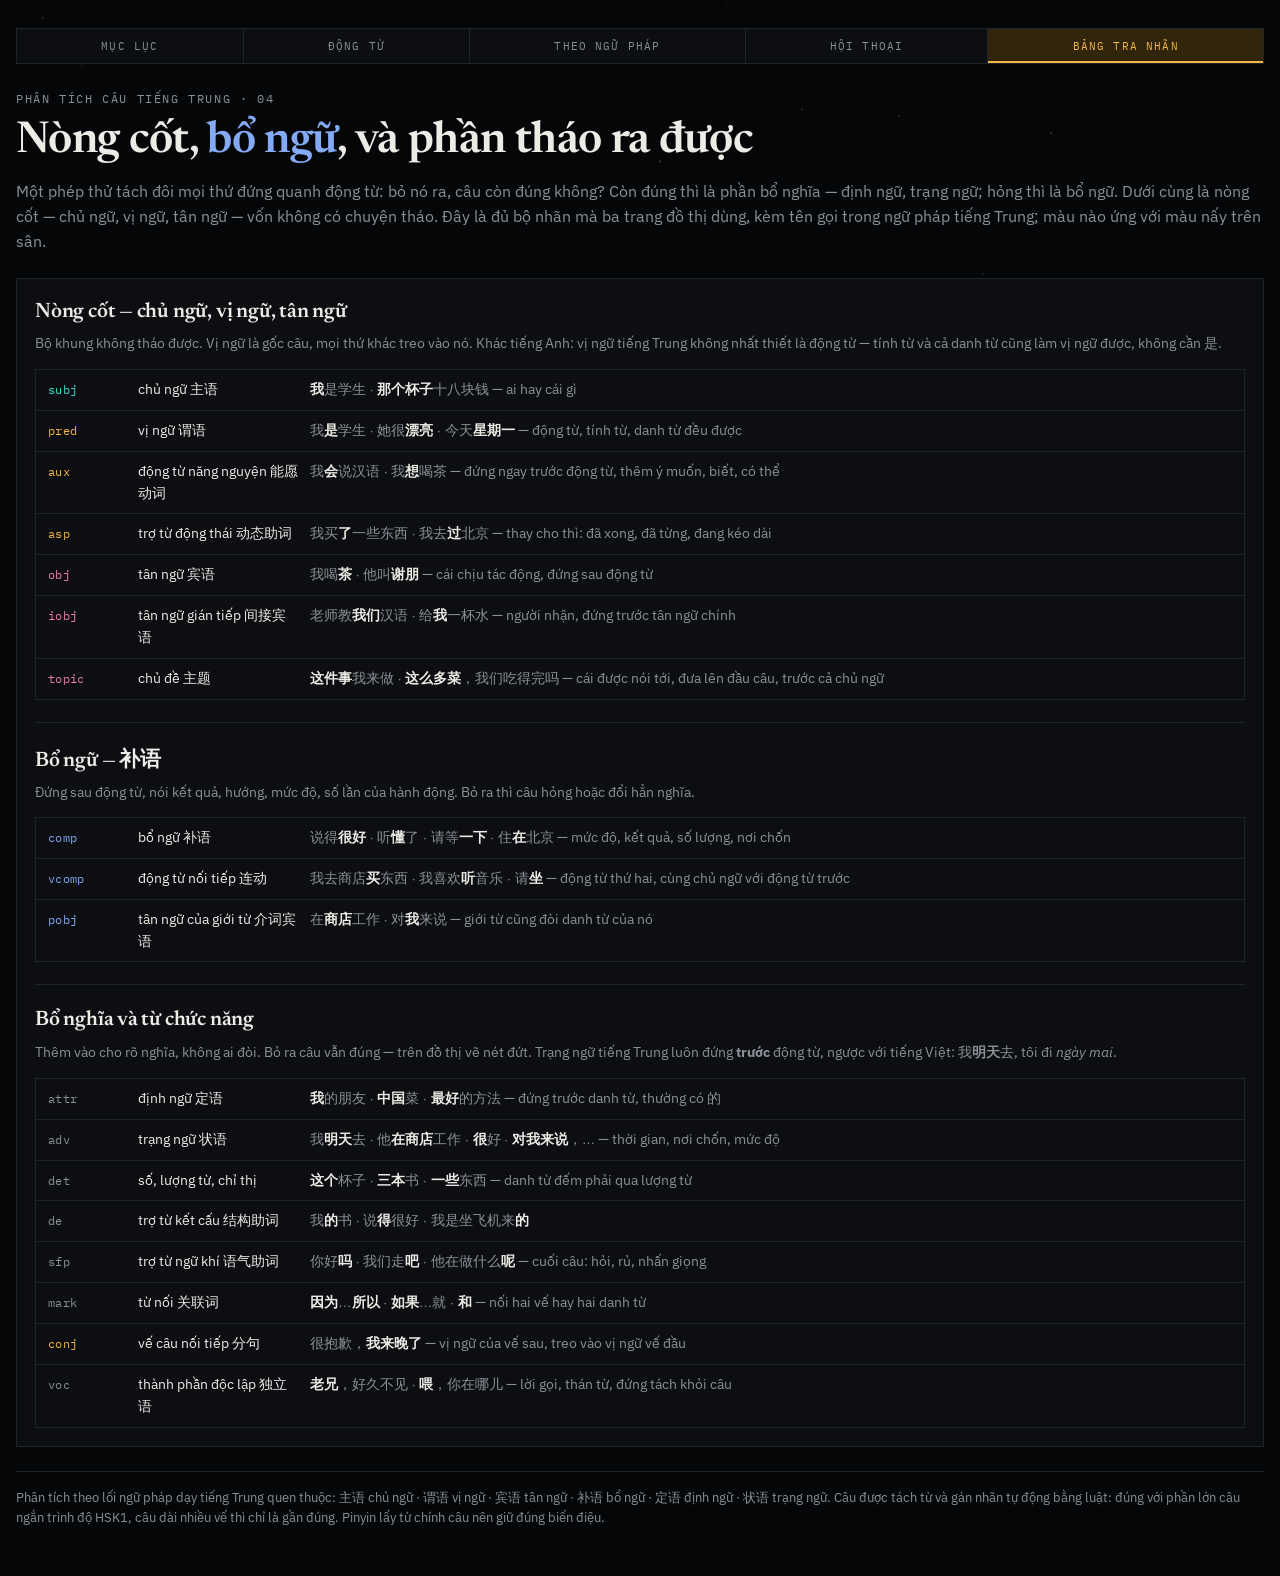
==== src/zh-svo/reference.html @ b7ee0e70 "Tách từ hoc-ngon-ngu Co-Authored-By: Claude Opus 5.5 <noreply@anthropic.com>" ====
<!doctype html>
<html lang="vi">
<head>
<meta charset="utf-8">
<meta name="viewport" content="width=device-width, initial-scale=1">
<title>Bảng tra nhãn</title>
<link rel="stylesheet" href="https://fonts.googleapis.com/css2?family=IBM+Plex+Mono:wght@400;500&family=IBM+Plex+Sans:wght@400;500;600&family=Newsreader:opsz,wght@6..72,400;6..72,600&display=swap">
<link rel="stylesheet" href="style.css">
</head>
<body>

<canvas id="field" aria-hidden="true"></canvas>

<div class="wrap">
  <nav class="pagenav" aria-label="Các trang">
    <a href="index.html">Mục lục</a>
    <a href="verbs.html">Động từ</a>
    <a href="grammar.html">Theo ngữ pháp</a>
    <a href="dialogue.html">Hội thoại</a>
    <a href="reference.html" aria-current="page">Bảng tra nhãn</a>
  </nav>
  <header>
    <p class="eyebrow">Phân tích câu tiếng Trung · 04</p>
    <h1>Nòng cốt, <u>bổ ngữ</u>, và phần tháo ra được</h1>
    <p class="lede">Một phép thử tách đôi mọi thứ đứng quanh động từ: bỏ nó ra, câu còn đúng không? Còn đúng thì là
      phần bổ nghĩa — định ngữ, trạng ngữ; hỏng thì là bổ ngữ. Dưới cùng là nòng cốt — chủ ngữ, vị ngữ, tân ngữ — vốn
      không có chuyện tháo. Đây là đủ bộ nhãn mà ba trang đồ thị dùng, kèm tên gọi trong ngữ pháp tiếng Trung; màu nào
      ứng với màu nấy trên sân.</p>
  </header>

  <section class="ref">
    <div class="ref-group">
      <h3>Nòng cốt — chủ ngữ, vị ngữ, tân ngữ</h3>
      <p class="sub">Bộ khung không tháo được. Vị ngữ là gốc câu, mọi thứ khác treo vào nó. Khác tiếng Anh: vị ngữ
        tiếng Trung không nhất thiết là động từ — tính từ và cả danh từ cũng làm vị ngữ được, không cần <span lang="zh">是</span>.</p>
      <div class="rows">
        <div class="row k-s"><span class="tag">subj</span><span>chủ ngữ <span lang="zh">主语</span></span>
          <span class="ex"><span lang="zh"><b>我</b>是学生 · <b>那个杯子</b>十八块钱</span> — ai hay cái gì</span></div>
        <div class="row k-v"><span class="tag">pred</span><span>vị ngữ <span lang="zh">谓语</span></span>
          <span class="ex"><span lang="zh">我<b>是</b>学生 · 她很<b>漂亮</b> · 今天<b>星期一</b></span> — động từ, tính từ, danh từ đều được</span></div>
        <div class="row k-v"><span class="tag">aux</span><span>động từ năng nguyện <span lang="zh">能愿动词</span></span>
          <span class="ex"><span lang="zh">我<b>会</b>说汉语 · 我<b>想</b>喝茶</span> — đứng ngay trước động từ, thêm ý muốn, biết, có thể</span></div>
        <div class="row k-v"><span class="tag">asp</span><span>trợ từ động thái <span lang="zh">动态助词</span></span>
          <span class="ex"><span lang="zh">我买<b>了</b>一些东西 · 我去<b>过</b>北京</span> — thay cho thì: đã xong, đã từng, đang kéo dài</span></div>
        <div class="row k-o"><span class="tag">obj</span><span>tân ngữ <span lang="zh">宾语</span></span>
          <span class="ex"><span lang="zh">我喝<b>茶</b> · 他叫<b>谢朋</b></span> — cái chịu tác động, đứng sau động từ</span></div>
        <div class="row k-o"><span class="tag">iobj</span><span>tân ngữ gián tiếp <span lang="zh">间接宾语</span></span>
          <span class="ex"><span lang="zh">老师教<b>我们</b>汉语 · 给<b>我</b>一杯水</span> — người nhận, đứng trước tân ngữ chính</span></div>
        <div class="row k-o"><span class="tag">topic</span><span>chủ đề <span lang="zh">主题</span></span>
          <span class="ex"><span lang="zh"><b>这件事</b>我来做 · <b>这么多菜</b>，我们吃得完吗</span> — cái được nói tới, đưa lên đầu câu, trước cả chủ ngữ</span></div>
      </div>
    </div>

    <div class="ref-group">
      <h3>Bổ ngữ — <span lang="zh">补语</span></h3>
      <p class="sub">Đứng sau động từ, nói kết quả, hướng, mức độ, số lần của hành động. Bỏ ra thì câu hỏng hoặc đổi hẳn nghĩa.</p>
      <div class="rows">
        <div class="row k-c"><span class="tag">comp</span><span>bổ ngữ <span lang="zh">补语</span></span>
          <span class="ex"><span lang="zh">说得<b>很好</b> · 听<b>懂</b>了 · 请等<b>一下</b> · 住<b>在</b>北京</span> — mức độ, kết quả, số lượng, nơi chốn</span></div>
        <div class="row k-c"><span class="tag">vcomp</span><span>động từ nối tiếp <span lang="zh">连动</span></span>
          <span class="ex"><span lang="zh">我去商店<b>买</b>东西 · 我喜欢<b>听</b>音乐 · 请<b>坐</b></span> — động từ thứ hai, cùng chủ ngữ với động từ trước</span></div>
        <div class="row k-c"><span class="tag">pobj</span><span>tân ngữ của giới từ <span lang="zh">介词宾语</span></span>
          <span class="ex"><span lang="zh">在<b>商店</b>工作 · 对<b>我</b>来说</span> — giới từ cũng đòi danh từ của nó</span></div>
      </div>
    </div>

    <div class="ref-group">
      <h3>Bổ nghĩa và từ chức năng</h3>
      <p class="sub">Thêm vào cho rõ nghĩa, không ai đòi. Bỏ ra câu vẫn đúng — trên đồ thị vẽ nét đứt. Trạng ngữ tiếng
        Trung luôn đứng <strong>trước</strong> động từ, ngược với tiếng Việt: <span lang="zh">我<b>明天</b>去</span>, tôi đi <em>ngày mai</em>.</p>
      <div class="rows">
        <div class="row k-m"><span class="tag">attr</span><span>định ngữ <span lang="zh">定语</span></span>
          <span class="ex"><span lang="zh"><b>我</b>的朋友 · <b>中国</b>菜 · <b>最好</b>的方法</span> — đứng trước danh từ, thường có <span lang="zh">的</span></span></div>
        <div class="row k-m"><span class="tag">adv</span><span>trạng ngữ <span lang="zh">状语</span></span>
          <span class="ex"><span lang="zh">我<b>明天</b>去 · 他<b>在商店</b>工作 · <b>很</b>好 · <b>对我来说</b>，…</span> — thời gian, nơi chốn, mức độ</span></div>
        <div class="row k-m"><span class="tag">det</span><span>số, lượng từ, chỉ thị</span>
          <span class="ex"><span lang="zh"><b>这个</b>杯子 · <b>三本</b>书 · <b>一些</b>东西</span> — danh từ đếm phải qua lượng từ</span></div>
        <div class="row k-m"><span class="tag">de</span><span>trợ từ kết cấu <span lang="zh">结构助词</span></span>
          <span class="ex"><span lang="zh">我<b>的</b>书 · 说<b>得</b>很好 · 我是坐飞机来<b>的</b></span></span></div>
        <div class="row k-m"><span class="tag">sfp</span><span>trợ từ ngữ khí <span lang="zh">语气助词</span></span>
          <span class="ex"><span lang="zh">你好<b>吗</b> · 我们走<b>吧</b> · 他在做什么<b>呢</b></span> — cuối câu: hỏi, rủ, nhấn giọng</span></div>
        <div class="row k-m"><span class="tag">mark</span><span>từ nối <span lang="zh">关联词</span></span>
          <span class="ex"><span lang="zh"><b>因为</b>…<b>所以</b> · <b>如果</b>…就 · <b>和</b></span> — nối hai vế hay hai danh từ</span></div>
        <div class="row k-v"><span class="tag">conj</span><span>vế câu nối tiếp <span lang="zh">分句</span></span>
          <span class="ex"><span lang="zh">很抱歉，<b>我来晚了</b></span> — vị ngữ của vế sau, treo vào vị ngữ vế đầu</span></div>
        <div class="row k-m"><span class="tag">voc</span><span>thành phần độc lập <span lang="zh">独立语</span></span>
          <span class="ex"><span lang="zh"><b>老兄</b>，好久不见 · <b>喂</b>，你在哪儿</span> — lời gọi, thán từ, đứng tách khỏi câu</span></div>
      </div>
    </div>
  </section>
  <footer>
    Phân tích theo lối ngữ pháp dạy tiếng Trung quen thuộc: <span lang="zh">主语</span> chủ ngữ ·
    <span lang="zh">谓语</span> vị ngữ · <span lang="zh">宾语</span> tân ngữ · <span lang="zh">补语</span> bổ ngữ ·
    <span lang="zh">定语</span> định ngữ · <span lang="zh">状语</span> trạng ngữ. Câu được tách từ và gán nhãn tự động
    bằng luật: đúng với phần lớn câu ngắn trình độ HSK1, câu dài nhiều vế thì chỉ là gần đúng. Pinyin lấy từ chính
    câu nên giữ đúng biến điệu.
  </footer>
</div>

<script src="field.js"></script>
</body>
</html>
---- src/zh-svo/style.css ----
/* Một tông noir, không đổi theo sáng/tối của máy — cùng hệ với ba trang kia. */
:root{
  --bg:#050608; --panel:#0C0E11; --panel2:#161B20; --ink:#EDEBE6; --muted:#8B9098;
  --line:#1E242A;
  --s:#3ED9C9; --s-bg:#0A2C2B;
  --v:#F2B646; --v-bg:#31250B;
  --o:#F07CB4; --o-bg:#2F1123;
  --c:#84A9F5; --c-bg:#121E36;
  --mod:#8B9098; --mod-bg:#171C22;
  --stage-a:#0A0D11; --stage-b:#050608;
  --shadow:0 1px 2px rgba(0,0,0,.55), 0 12px 34px rgba(0,0,0,.45);
  --fs-node:12.5px;
  --han:"Microsoft YaHei", "PingFang SC", "Noto Sans SC", "Source Han Sans SC", "SimHei", sans-serif;
}

*{box-sizing:border-box}
/* .gwrap/.tvwrap đặt display:grid, sẽ đè lên display:none mặc định của [hidden] */
[hidden]{display:none !important}
body{
  background:var(--bg); color:var(--ink);
  font-family:"IBM Plex Sans", system-ui, -apple-system, "Segoe UI", sans-serif;
  font-size:15px; line-height:1.55; margin:0;
  -webkit-font-smoothing:antialiased;
}
#field{position:fixed; inset:0; width:100%; height:100%; display:block; z-index:0; pointer-events:none;}
.wrap{position:relative; z-index:1; max-width:1460px; margin:0 auto; padding-inline:16px; padding-block:28px 48px;}

header{max-width:none; margin-bottom:24px;}
.ribbon, .ref, .topics{max-width:none}
.eyebrow{
  font-family:"IBM Plex Mono", ui-monospace, monospace; font-size:11.5px;
  letter-spacing:.14em; text-transform:uppercase; color:var(--muted); margin:0 0 10px;
}
h1{
  font-family:"Newsreader", Georgia, serif; font-weight:600;
  font-size:clamp(28px, 4.6vw, 44px); line-height:1.12; letter-spacing:-.015em;
  margin:0 0 12px; text-wrap:balance;
}
h1 em{font-style:normal; color:var(--s)}
h1 i{font-style:normal; color:var(--v)}
h1 b{font-weight:600; color:var(--o)}
h1 u{text-decoration:none; color:var(--c)}
.lede{margin:0; color:var(--muted); font-size:16px; max-width:none;}

/* ---- verb sidebar ---- */
.verbs{
  display:grid; grid-template-columns:minmax(0,1fr); gap:1px;
  background:var(--line); border:1px solid var(--line); align-self:start;
}
.vgroup{
  grid-column:1 / -1; width:100%; border:0; cursor:pointer; text-align:left;
  background:var(--panel2); padding:8px 11px; position:relative;
  font-family:"IBM Plex Mono", monospace; font-size:9.5px; letter-spacing:.12em;
  text-transform:uppercase; color:var(--muted);
}
.vgroup:hover{color:var(--ink)}
.vgroup::after{
  content:"+"; position:absolute; right:10px; top:7px; font-size:11px; color:var(--muted);
}
.vgroup[aria-expanded="true"]{color:var(--v)}
.vgroup[aria-expanded="true"]::after{content:"\2212"; color:var(--v)}
.vgroup:focus-visible{outline:2px solid var(--v); outline-offset:-2px}
.gwrap{
  grid-column:1 / -1; display:grid; grid-template-columns:minmax(0,1fr); gap:1px;
  background:var(--line);
}
.chip{
  display:flex; flex-direction:column; gap:1px; align-items:flex-start;
  background:var(--panel); border:0; padding:7px 11px; width:100%;
  cursor:pointer; color:var(--ink); font:inherit; text-align:left;
  transition:background .12s;
}
.chip:hover{background:var(--panel2)}
.chip.tp{padding:6px 11px; position:relative}
.chip.tp .verb{padding-right:14px}
.chip.tp::after{
  content:"+"; position:absolute; right:9px; top:6px;
  font-family:"IBM Plex Mono", monospace; font-size:11px; color:var(--muted);
}
.chip.tp[aria-expanded="true"]::after{content:"\2212"; color:var(--v)}
.chip.tp[aria-expanded="true"] .verb{color:var(--v)}
.tvwrap{
  grid-column:1 / -1; background:var(--line);
  display:grid; grid-template-columns:repeat(auto-fill, minmax(64px,1fr)); gap:1px;
}
.tvwrap .tv{font-size:11px; padding:5px 7px}
.chip .verb{font-family:"IBM Plex Mono", monospace; font-size:13.5px; font-weight:500;}
.chip.tp .verb{font-family:"IBM Plex Sans",sans-serif; font-size:12.5px; font-weight:400;
  white-space:normal; line-height:1.35}
.chip .pat{font-family:"IBM Plex Mono", monospace; font-size:10px; letter-spacing:.04em; color:var(--muted);}
.chip[aria-selected="true"]{background:var(--v-bg); box-shadow:inset 3px 0 0 var(--v);}
.chip[aria-selected="true"] .verb{color:var(--v)}
.chip[aria-selected="true"] .pat{color:var(--v); opacity:.85}
.chip:focus-visible, .ctrl:focus-visible, .toggle:focus-visible{outline:2px solid var(--v); outline-offset:-2px;}
@media (max-width:760px){
  .gwrap{grid-template-columns:repeat(auto-fill, minmax(108px, 1fr));}
  .chip[aria-selected="true"]{box-shadow:inset 0 -3px 0 var(--v);}
}

/* ---- main grid ---- */
.board{display:grid; grid-template-columns:168px minmax(0,1fr); gap:16px; align-items:start;}
@media (max-width:760px){
  .board{grid-template-columns:minmax(0,1fr)}
}

.stage-shell{
  position:relative; border:1px solid var(--line); border-radius:0; overflow:hidden;
  background:radial-gradient(120% 100% at 50% 0%, rgba(237,235,230,.05), rgba(5,6,8,.35) 68%);
  box-shadow:var(--shadow);
}
#stage{
  position:relative; width:100%; height:clamp(380px, 62vh, 620px);
  touch-action:none; cursor:grab; user-select:none;
}
#stage.tight{--fs-node:11px}
#stage.dragging{cursor:grabbing}
#wires{position:absolute; inset:0; width:100%; height:100%; overflow:visible; pointer-events:none;}
#wires path{fill:none; stroke-linecap:round; stroke-linejoin:round}
#wires .spine{stroke:var(--ink); stroke-width:2.6; opacity:.5}
.node.main .w{font-weight:600}
.node.up .lbl{top:auto; bottom:5px}

/* Nút "?" mở chú dẫn. Trước đây khối chú dẫn hiện thường trực, chiếm góc sân
   suốt dù người đọc chỉ cần nó một lần đầu. */
.helpbtn{
  position:absolute; top:10px; left:12px; z-index:5;
  width:22px; height:22px; display:grid; place-items:center;
  border:1px solid var(--line); background:var(--panel); color:var(--muted);
  cursor:pointer; font:500 12px/1 "IBM Plex Mono", monospace;
}
.helpbtn:hover, .helpbtn[aria-expanded="true"]{border-color:var(--v); color:var(--v)}
.axes{
  position:absolute; top:40px; left:12px; z-index:5; pointer-events:none;
  background:var(--panel); border:1px solid var(--line); padding:9px 11px;
  font-family:"IBM Plex Mono", monospace; font-size:10.5px; line-height:1.7;
  color:var(--muted); letter-spacing:.03em;
}
.axes span{display:block}
.axes i{font-style:normal}
.axes b{font-weight:400; color:var(--ink); opacity:.75}

.node{
  position:absolute; top:0; left:0; transform-origin:0 0; will-change:transform;
  pointer-events:auto; cursor:pointer;
}
.node-in{position:relative; display:block; width:0; height:0;}
.dot{
  position:absolute; left:-5px; top:-5px; width:10px; height:10px; border-radius:50%;
  border:1.5px solid var(--mod); background:var(--mod); box-sizing:border-box;
  animation:pop .28s ease-out both;
}
.lbl{
  /* nhãn nằm bên phải chấm: xương và thanh luôn xiên / chạy về bên trái */
  position:absolute; left:3px; top:5px;
  display:flex; flex-direction:column; align-items:flex-start; gap:0;
  white-space:nowrap; padding:3px 6px 4px;
  animation:popx .28s ease-out both;
}
@keyframes pop{from{opacity:0; transform:translateY(4px)} to{opacity:1}}
@keyframes popx{from{opacity:0} to{opacity:1}}
.node .w{
  font-size:var(--fs-node); font-weight:500; letter-spacing:-.005em; color:var(--ink);
  text-shadow:0 0 3px var(--stage-a), 0 0 3px var(--stage-a), 0 0 6px var(--stage-a);
}
.node .t{
  font-family:"IBM Plex Mono", monospace; font-size:9px; letter-spacing:.03em; color:var(--muted);
  text-shadow:0 0 3px var(--stage-a), 0 0 3px var(--stage-a);
}
.node.k-s .dot{background:var(--s); border-color:var(--s)} .node.k-s .t{color:var(--s)}
.node.k-v .dot{background:var(--v); border-color:var(--v)} .node.k-v .t{color:var(--v)}
.node.k-o .dot{background:var(--o); border-color:var(--o)} .node.k-o .t{color:var(--o)}
.node.k-c .dot{background:var(--c); border-color:var(--c)} .node.k-c .t{color:var(--c)}
.node.k-m .dot{background:var(--mod); border-color:var(--mod)}
.node.opt .dot{background:transparent}
.node.root .dot{left:-7px; top:-7px; width:14px; height:14px; border-width:3px}
.node.sel .dot{box-shadow:0 0 0 3px var(--stage-a), 0 0 0 4.5px var(--v)}
.node.sel .w{color:var(--v)}
.node.dim{opacity:.24}

.ctrls{position:absolute; right:10px; bottom:10px; display:flex; gap:6px; z-index:4;}
.ctrl{
  width:30px; height:30px; display:grid; place-items:center;
  border:1px solid var(--line); background:var(--panel); color:var(--ink);
  border-radius:0; cursor:pointer; font:500 15px/1 "IBM Plex Mono", monospace;
}
.ctrl:hover{border-color:var(--v); color:var(--v)}
.ctrl.wide{width:auto; padding:0 9px; font-size:11px; letter-spacing:.06em; text-transform:uppercase}
.hint{margin-top:6px; opacity:.72}

.exbar{margin-top:16px; padding:14px 16px; border:1px solid var(--line); background:var(--panel);}
.exbar h2{
  font-family:"IBM Plex Mono", monospace; font-size:10.5px; letter-spacing:.14em;
  text-transform:uppercase; color:var(--muted); margin:0 0 10px; font-weight:500;
}
.exbar h2 b{color:var(--v); font-weight:500}
.exrows{display:grid; gap:1px; background:var(--line); border:1px solid var(--line);}
.exrow{
  background:var(--panel); border:0; padding:8px 12px; cursor:pointer; text-align:left;
  color:var(--ink); font:inherit; font-size:14px; line-height:1.5;
  display:grid; grid-template-columns:auto minmax(0,1fr); gap:10px; align-items:baseline;
}
.exrow:hover{background:var(--panel2)}
.exrow[aria-current="true"]{background:var(--v-bg)}
.exrow .i{font-family:"IBM Plex Mono", monospace; font-size:10px; color:var(--muted); padding-top:3px}
.exrow[aria-current="true"] .i{color:var(--v)}
.exrow:focus-visible{outline:2px solid var(--v); outline-offset:-2px}

.pager{
  position:absolute; left:10px; bottom:10px; z-index:4;
  display:flex; gap:6px; align-items:center; flex-wrap:wrap;
  max-width:calc(100% - 210px);
}
.pg{
  min-width:25px; height:25px; padding:0 6px; display:grid; place-items:center;
  border:1px solid var(--line); background:var(--panel); color:var(--muted);
  font:500 11px/1 "IBM Plex Mono", monospace; cursor:pointer;
}
.pg:hover:not(:disabled){border-color:var(--v); color:var(--v)}
.pg[aria-current="true"]{background:var(--v-bg); border-color:var(--v); color:var(--v)}
.pg:disabled{opacity:.3; cursor:default}
.pgdot{
  width:11px; height:11px; min-width:0; padding:0; border-radius:50%;
  border:1.5px solid var(--muted); background:transparent; cursor:pointer;
  box-sizing:border-box; opacity:.65;
}
.pgdot:hover{border-color:var(--v); opacity:1}
.pgdot[aria-current="true"]{background:var(--v); border-color:var(--v); opacity:1}
.pg.lab{
  border-color:transparent; background:none; cursor:default; color:var(--muted);
  letter-spacing:.08em; text-transform:uppercase; font-size:9.5px;
  /* Nhãn nằm sau cụm nút nên khoảng thở đổi sang bên trái. */
  padding-left:6px; padding-right:0;
}

/* ---- toggles ---- */
.toggles{display:flex; gap:6px; flex-wrap:wrap; margin-top:10px;}
.toggle{
  display:inline-flex; align-items:center; gap:6px; cursor:pointer;
  border:1px solid var(--line); background:var(--panel); border-radius:0;
  padding:4px 11px 4px 8px; font-size:12.5px; color:var(--muted);
}
.toggle input{appearance:none; width:9px; height:9px; border-radius:0; margin:0;
  border:1px solid var(--muted); background:transparent;}
.toggle input:checked{background:var(--v); border-color:var(--v)}
.toggle:has(input:checked){color:var(--ink); border-color:var(--v)}

/* ---- ribbon ---- */
.ribbon{
  margin-top:16px; padding:16px; border:1px solid var(--line); border-radius:0;
  background:var(--panel);
}
.ribbon h2, .panel h2, .ref h2{
  font-family:"IBM Plex Mono", monospace; font-size:10.5px; letter-spacing:.14em;
  text-transform:uppercase; color:var(--muted); margin:0 0 12px; font-weight:500;
}
.rib-line{display:flex; flex-wrap:wrap; gap:10px; align-items:flex-start;}
.chunk{display:flex; flex-direction:column; gap:3px;}
.chunk .txt{
  font-family:"Newsreader", Georgia, serif; font-size:clamp(19px, 2.6vw, 25px);
  line-height:1.25; padding-bottom:3px; border-bottom:2.5px solid transparent;
}
.chunk.opt .txt{border-bottom-style:dashed; border-bottom-width:2px}
.chunk .lab{font-family:"IBM Plex Mono", monospace; font-size:10px; letter-spacing:.06em; color:var(--muted);}
.chunk.k-s .txt{border-color:var(--s)} .chunk.k-s .lab{color:var(--s)}
.chunk.k-v .txt{border-color:var(--v)} .chunk.k-v .lab{color:var(--v)}
.chunk.k-o .txt{border-color:var(--o)} .chunk.k-o .lab{color:var(--o)}
.chunk.k-c .txt{border-color:var(--c)} .chunk.k-c .lab{color:var(--c)}
.chunk.k-m .txt{border-color:var(--mod)} .chunk.k-m .lab{color:var(--muted)}
.vi{margin:12px 0 0; color:var(--muted); font-size:14px;}
/* Ghi chú của câu đang vẽ. Gạch dọc bên trái để tách khỏi dòng dịch ngay trên
   nó — hai thứ khác vai: một cái là nghĩa, một cái là lời giải thích khung. */
.snote{
  margin:14px 0 0; padding:0 0 0 12px; border-left:2px solid var(--line);
  color:var(--body, var(--text)); font-size:14px; line-height:1.6; max-width:72ch;
}
.snote strong{color:var(--v); font-weight:600;}
.snote em{font-style:italic; color:var(--muted);}

/* ---- bảng chi tiết: lớp nổi trong sân, không đẩy bố cục ---- */
.panel{
  position:absolute; top:10px; right:10px; width:262px; z-index:5;
  max-height:calc(100% - 20px); overflow:auto;
  border:1px solid var(--line); background:var(--panel); padding:14px;
  box-shadow:var(--shadow);
}
@media (max-width:560px){
  .panel{left:10px; right:10px; width:auto; top:auto; bottom:10px; max-height:52%}
}
.note{margin:0; font-size:14.5px;}
.note strong{color:var(--o); font-weight:600}
.detail dl{display:grid; grid-template-columns:auto minmax(0,1fr); gap:6px 12px; margin:0;}
.detail dt{font-family:"IBM Plex Mono", monospace; font-size:10.5px; letter-spacing:.06em;
  text-transform:uppercase; color:var(--muted); padding-top:3px;}
.detail dd{margin:0; font-size:14px;}
.detail .word{font-family:"Newsreader", Georgia, serif; font-size:28px; line-height:1.1; margin:0 0 4px;}
.detail .code{font-family:"IBM Plex Mono", monospace; font-size:12.5px;}
.pill{
  display:inline-block; font-size:11.5px; padding:1px 8px; border-radius:0;
  border:1px solid var(--line); background:var(--panel2); color:var(--muted);
}
.pill.req{border-color:var(--c); color:var(--c); background:var(--c-bg)}
.pill.opt{border-style:dashed}
.backlink{
  margin-top:14px; background:none; border:0; padding:0; cursor:pointer; color:var(--muted);
  font:inherit; font-size:12.5px; text-decoration:underline; text-underline-offset:3px;
}
.backlink:hover{color:var(--ink)}

.legend{margin-top:16px; display:flex; flex-wrap:wrap; gap:8px 18px; font-size:12.5px; color:var(--muted);}
.legend span{display:inline-flex; align-items:center; gap:6px;}
.sw{width:10px; height:10px; border-radius:50%; border:1.5px solid; box-sizing:border-box}
.sw.s{background:var(--s); border-color:var(--s)}
.sw.v{background:var(--v); border-color:var(--v)}
.sw.o{background:var(--o); border-color:var(--o)}
.sw.c{background:var(--c); border-color:var(--c)}
.sw.m{background:var(--mod); border-color:var(--mod)}
.sw.dash{background:transparent; border-color:var(--mod)}

/* ---- bảng tra ---- */
.ref{
  margin-top:22px; border:1px solid var(--line); border-radius:0;
  background:var(--panel); padding:18px;
}
.ref h3{
  font-family:"Newsreader", Georgia, serif; font-weight:600; font-size:21px;
  margin:0 0 4px; letter-spacing:-.01em;
}
.ref .sub{margin:0 0 14px; color:var(--muted); font-size:13.5px;}
.ref-group + .ref-group{margin-top:22px; padding-top:20px; border-top:1px solid var(--line);}
.rows{display:grid; gap:1px; background:var(--line); border:1px solid var(--line); border-radius:0; overflow:hidden;}
.row{
  display:grid; grid-template-columns:78px 160px minmax(0,1fr); gap:12px;
  background:var(--panel); padding:9px 12px; align-items:baseline; font-size:14px;
}
@media (max-width:640px){ .row{grid-template-columns:78px minmax(0,1fr); }
  .row .ex{grid-column:1 / -1; padding-left:90px} }
.row .tag{font-family:"IBM Plex Mono", monospace; font-size:11.5px; letter-spacing:.03em;}
.row.k-s .tag{color:var(--s)} .row.k-v .tag{color:var(--v)}
.row.k-o .tag{color:var(--o)} .row.k-c .tag{color:var(--c)}
.row.k-m .tag{color:var(--mod)}
.row .ex{color:var(--muted); font-size:13.5px;}
.row .ex b{color:var(--ink); font-weight:600}

footer{margin-top:24px; padding-top:16px; border-top:1px solid var(--line);
  color:var(--muted); font-size:13px;}
footer code{font-family:"IBM Plex Mono", monospace; font-size:12.5px; color:var(--ink);}

/* ---- kho câu theo chủ đề ---- */

.topics{margin-top:16px; border:1px solid var(--line); background:var(--panel); padding:18px;}
.topics h3{
  font-family:"Newsreader", Georgia, serif; font-weight:600; font-size:21px;
  margin:0 0 4px; letter-spacing:-.01em;
}
.topics .sub{margin:0; color:var(--muted); font-size:13.5px; max-width:64ch;}
.tcols{display:grid; grid-template-columns:minmax(0,260px) minmax(0,1fr); gap:20px; margin-top:18px; align-items:start;}
@media (max-width:760px){ .tcols{grid-template-columns:minmax(0,1fr)} }
.tvlist{display:grid; grid-template-columns:repeat(auto-fill,minmax(84px,1fr)); gap:1px;
  background:var(--line); border:1px solid var(--line); max-height:330px; overflow-y:auto;}
.tv{
  background:var(--panel); border:0; padding:6px 8px; cursor:pointer; color:var(--ink);
  font-family:"IBM Plex Mono", monospace; font-size:12px; text-align:left;
}
.tv:hover{background:var(--panel2)}
.tv[aria-selected="true"]{background:var(--v-bg); color:var(--v)}
.tv:focus-visible{outline:2px solid var(--v); outline-offset:-2px}
/* Lớp markup cũ: JS bây giờ sinh .exrow chứ không sinh .ex nữa. Giữ lại thì
   giữ, nhưng phải buộc vào .exlist — để trần thì .ex{display:grid} cướp mất
   <span class="ex"> của bảng tra và của ghi chú Omnibus, cắt câu ví dụ thành
   hai cột vì mỗi <b> thành một ô lưới. */
.exlist{display:grid; gap:1px; background:var(--line); border:1px solid var(--line);}
.exlist .ex{
  background:var(--panel); border:0; padding:9px 12px; cursor:pointer; text-align:left;
  color:var(--ink); font:inherit; font-size:14.5px; line-height:1.5;
  display:grid; grid-template-columns:auto minmax(0,1fr); gap:10px; align-items:baseline;
}
.exlist .ex:hover{background:var(--panel2)}
.exlist .ex[aria-selected="true"]{background:var(--v-bg)}
.exlist .ex .i{font-family:"IBM Plex Mono", monospace; font-size:10px; color:var(--muted); padding-top:3px}
.exlist .ex[aria-selected="true"] .i{color:var(--v)}
.exlist .ex:focus-visible{outline:2px solid var(--v); outline-offset:-2px}
.acc{display:grid; gap:1px; background:var(--line); border:1px solid var(--line); margin-top:16px;}
.ai{background:var(--panel)}
.ah{
  display:grid; grid-template-columns:minmax(0,1fr) auto; gap:4px 12px; align-items:baseline;
  width:100%; border:0; background:none; padding:11px 14px; cursor:pointer; color:var(--ink);
  font:inherit; text-align:left;
}
.ah:hover{background:var(--panel2)}
.ah[aria-expanded="true"]{background:var(--v-bg); box-shadow:inset 3px 0 0 var(--v)}
.ah .an{font-size:15px; font-weight:500}
.ah[aria-expanded="true"] .an{color:var(--v)}
.ah .ac{font-family:"IBM Plex Mono", monospace; font-size:10.5px; color:var(--muted); letter-spacing:.05em;}
.ah[aria-expanded="true"] .ac{color:var(--v)}
.ah .ab{grid-column:1 / -1; font-size:12.5px; color:var(--muted); line-height:1.45}
.ah:focus-visible{outline:2px solid var(--v); outline-offset:-2px}
.ap{padding:14px; border-top:1px solid var(--line);}
.ap .tvlist{margin-bottom:12px}
.caveat{
  margin:14px 0 0; font-size:12.5px; color:var(--muted); border-left:2px solid var(--line);
  padding-left:11px; max-width:70ch;
}

@media (prefers-reduced-motion: reduce){
  .node-in{animation:none}
  *{transition-duration:.01ms !important}
}

/* ---- thanh chuyển trang ---- */
.pagenav{
  display:flex; flex-wrap:wrap; gap:1px; background:var(--line);
  border:1px solid var(--line); margin:0 0 26px;
}
.pagenav a{
  flex:1 1 auto; text-align:center; background:var(--panel); color:var(--muted);
  text-decoration:none; padding:9px 13px; white-space:nowrap;
  font-family:"IBM Plex Mono", monospace; font-size:10.5px; letter-spacing:.11em;
  text-transform:uppercase; transition:background .12s, color .12s;
}
.pagenav a:hover{background:var(--panel2); color:var(--ink)}
.pagenav a[aria-current="page"]{
  background:var(--v-bg); color:var(--v); box-shadow:inset 0 -2px 0 var(--v);
}
.pagenav a:focus-visible{outline:2px solid var(--v); outline-offset:-2px}

/* ---- mục lục ---- */
.hub{
  display:grid; grid-template-columns:repeat(auto-fit, minmax(250px,1fr)); gap:1px;
  background:var(--line); border:1px solid var(--line); margin-top:10px;
}
.hub a{
  display:block; background:var(--panel); padding:20px 20px 22px;
  text-decoration:none; color:inherit; transition:background .12s;
}
.hub a:hover{background:var(--panel2)}
.hub a:focus-visible{outline:2px solid var(--v); outline-offset:-2px}
.hub .n{
  display:block; margin-bottom:11px; color:var(--muted);
  font-family:"IBM Plex Mono", monospace; font-size:10.5px;
  letter-spacing:.14em; text-transform:uppercase;
}
.hub h2{
  font-family:"Newsreader", Georgia, serif; font-weight:600; font-size:21px;
  line-height:1.2; margin:0 0 9px;
}
.hub a:hover h2{color:var(--v)}
.hub p{margin:0; color:var(--muted); font-size:13.5px; line-height:1.5;}
.hub .cnt{
  display:block; margin-top:13px; color:var(--v); opacity:.8;
  font-family:"IBM Plex Mono", monospace; font-size:10.5px; letter-spacing:.08em;
}

/* ---- tiếng Trung: chữ Hán, pinyin ---- */
[lang="zh"]{font-family:var(--han)}
.node .w{font-size:calc(var(--fs-node) + 4px); font-weight:400; letter-spacing:0}
.node .p{
  font-family:"IBM Plex Mono", monospace; font-size:9.5px; color:var(--ink); opacity:.72;
  text-shadow:0 0 3px var(--stage-a), 0 0 3px var(--stage-a);
}
.node.sel .p{color:var(--v); opacity:1}
.chunk .cpy{font-family:"IBM Plex Mono", monospace; font-size:11.5px; color:var(--muted); min-height:1em}
.chunk .txt{font-family:var(--han); font-size:clamp(22px, 3vw, 30px); font-weight:400; letter-spacing:.02em}
.sline{display:flex; gap:10px; align-items:baseline; flex-wrap:wrap; margin:14px 0 0}
.spk{font-family:"IBM Plex Mono", monospace; font-size:12px; color:var(--v); letter-spacing:.06em}
.spy{margin:0; font-family:"IBM Plex Mono", monospace; font-size:13.5px; color:var(--ink); opacity:.85}
.sline + .vi{margin-top:4px}
.detail .word{font-family:var(--han); font-size:34px}
.detail .wpy{margin:0; font-family:"IBM Plex Mono", monospace; font-size:13px; color:var(--v)}
.detail .wvi{margin:4px 0 12px; font-size:13.5px; color:var(--muted)}
.chip .verb[lang="zh"]{font-family:var(--han); font-size:17px; font-weight:400}
.chip.tp.one::after{content:"›"}
.chip.tp.one[aria-expanded="true"]::after{content:"›"}
.tvwrap{grid-template-columns:minmax(0,1fr)}
.tvwrap .tv{font-family:"IBM Plex Sans", sans-serif; font-size:12px; line-height:1.35; padding:6px 9px 6px 14px}
.exrows{max-height:420px; overflow-y:auto}
.exrow .i{min-width:2.4em}
.exrow .zh{display:block; font-family:var(--han); font-size:16px; line-height:1.5}
.exrow .g{display:block; font-size:12.5px; color:var(--muted)}
.pg.cnt{cursor:default; color:var(--ink); min-width:62px}
@media (max-width:760px){
  .tvwrap{grid-template-columns:repeat(auto-fill, minmax(150px, 1fr))}
}
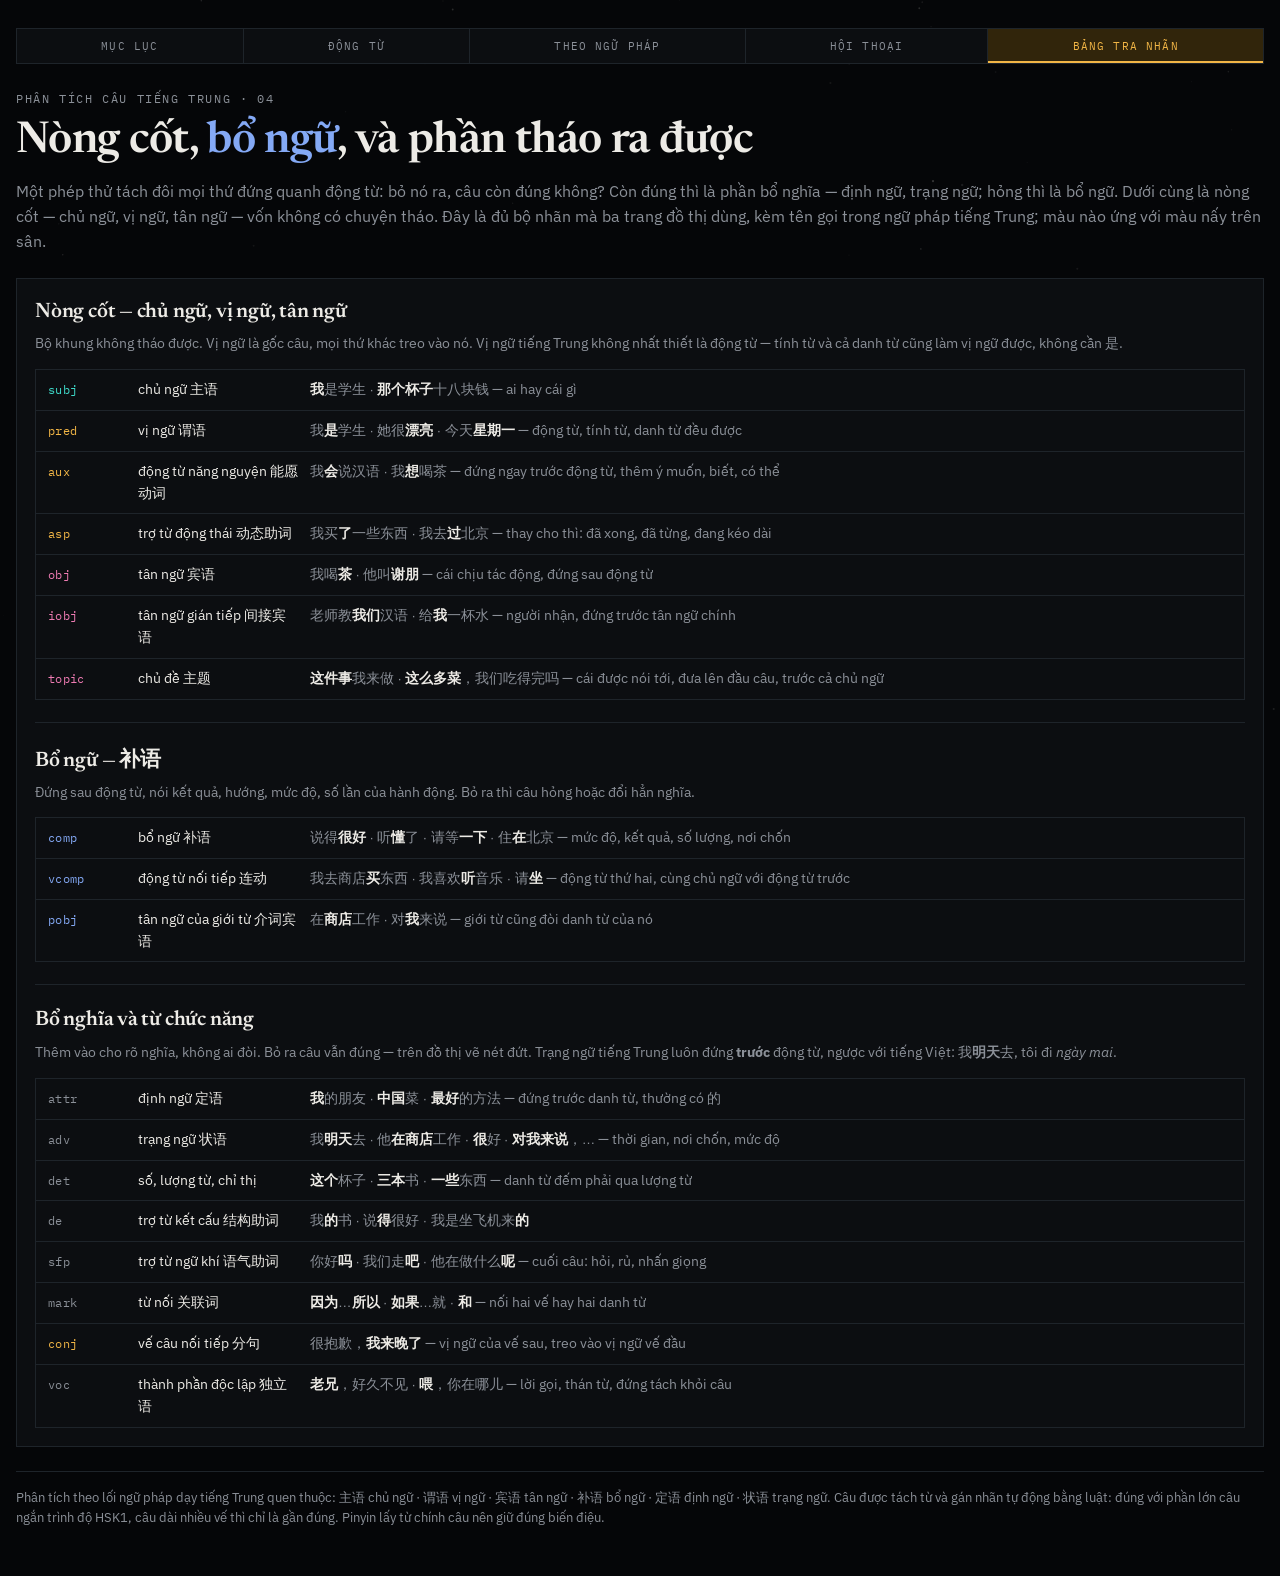
==== commit 6951d885: "Bỏ phần nhắc tới ngôn ngữ khác Co-Authored-By: Claude Opus 5.5 <noreply@anthropic.com>" ====
--- a/src/zh-svo/reference.html
+++ b/src/zh-svo/reference.html
@@ -31,7 +31,7 @@
   <section class="ref">
     <div class="ref-group">
       <h3>Nòng cốt — chủ ngữ, vị ngữ, tân ngữ</h3>
-      <p class="sub">Bộ khung không tháo được. Vị ngữ là gốc câu, mọi thứ khác treo vào nó. Khác tiếng Anh: vị ngữ
+      <p class="sub">Bộ khung không tháo được. Vị ngữ là gốc câu, mọi thứ khác treo vào nó. Vị ngữ
         tiếng Trung không nhất thiết là động từ — tính từ và cả danh từ cũng làm vị ngữ được, không cần <span lang="zh">是</span>.</p>
       <div class="rows">
         <div class="row k-s"><span class="tag">subj</span><span>chủ ngữ <span lang="zh">主语</span></span>
